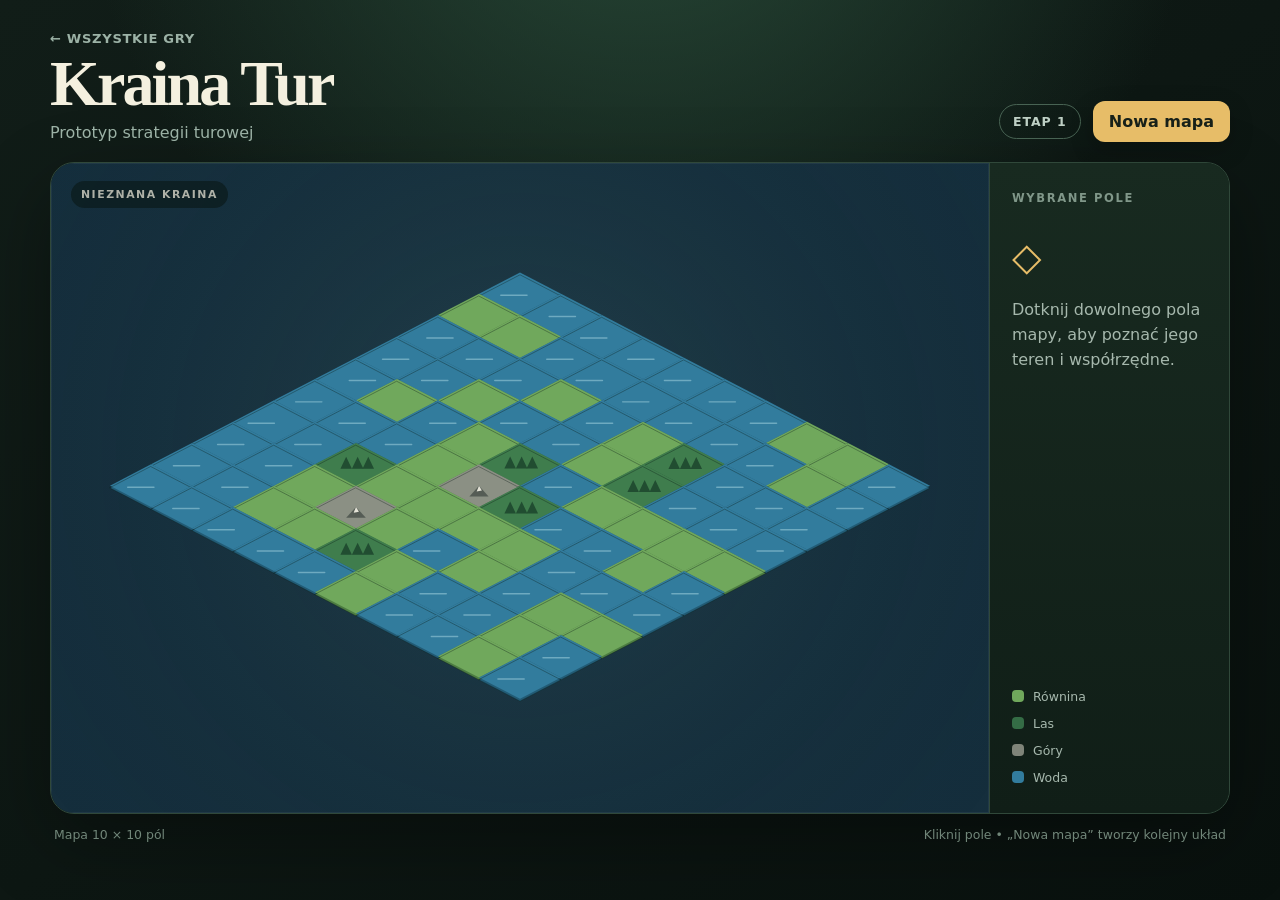
==== projekty/strategia-turowa/index.html @ df828f79 "Dodaj pierwszy etap strategii turowej" ====
<!doctype html>
<html lang="pl">
  <head>
    <meta charset="UTF-8" />
    <meta name="viewport" content="width=device-width, initial-scale=1" />
    <meta name="theme-color" content="#17261f" />
    <meta
      name="description"
      content="Prototyp rodzinnej strategii turowej — etap 1: mapa i wybieranie pól."
    />
    <title>Kraina Tur — prototyp strategii</title>
    <link rel="stylesheet" href="./style.css" />
  </head>
  <body>
    <main class="game-shell">
      <header class="topbar">
        <div>
          <a class="back-link" href="../../">← Wszystkie gry</a>
          <h1>Kraina Tur</h1>
          <p class="subtitle">Prototyp strategii turowej</p>
        </div>

        <div class="topbar-actions">
          <span class="stage-badge">Etap 1</span>
          <button id="new-map" type="button">Nowa mapa</button>
        </div>
      </header>

      <section class="play-area" aria-label="Plansza gry">
        <div class="map-frame">
          <canvas
            id="game-map"
            role="img"
            aria-label="Izometryczna mapa. Kliknij lub dotknij pola, aby je wybrać."
          ></canvas>
          <div class="map-label">NIEZNANA KRAINA</div>
        </div>

        <aside class="info-panel" aria-live="polite">
          <p class="eyebrow">Wybrane pole</p>
          <div id="selection-empty" class="empty-selection">
            <span class="selection-icon">◇</span>
            <p>Dotknij dowolnego pola mapy, aby poznać jego teren i współrzędne.</p>
          </div>

          <div id="selection-details" class="selection-details" hidden>
            <div id="terrain-swatch" class="terrain-swatch" aria-hidden="true"></div>
            <div>
              <strong id="terrain-name">Równina</strong>
              <span id="tile-coordinates">Pole 1, 1</span>
            </div>
          </div>

          <div class="legend" aria-label="Legenda mapy">
            <span><i class="legend-color plains"></i>Równina</span>
            <span><i class="legend-color forest"></i>Las</span>
            <span><i class="legend-color mountain"></i>Góry</span>
            <span><i class="legend-color water"></i>Woda</span>
          </div>
        </aside>
      </section>

      <footer class="game-footer">
        <span>Mapa 10 × 10 pól</span>
        <span class="footer-tip">Kliknij pole • „Nowa mapa” tworzy kolejny układ</span>
      </footer>
    </main>

    <script type="module" src="./src/game.js"></script>
  </body>
</html>
---- projekty/strategia-turowa/style.css ----
:root {
  color-scheme: dark;
  font-family:
    Inter, ui-rounded, "Segoe UI", system-ui, -apple-system, BlinkMacSystemFont,
    sans-serif;
  background: #0d1713;
  color: #f4f0df;
  font-synthesis: none;
}

* {
  box-sizing: border-box;
}

body {
  min-width: 320px;
  min-height: 100vh;
  margin: 0;
  background:
    radial-gradient(circle at 50% -20%, #294b39 0, transparent 45%),
    linear-gradient(145deg, #111d18 0%, #09110e 100%);
}

button,
a {
  -webkit-tap-highlight-color: transparent;
}

.game-shell {
  width: min(1180px, calc(100% - 32px));
  margin: 0 auto;
  padding: 28px 0 24px;
}

.topbar {
  display: flex;
  align-items: flex-end;
  justify-content: space-between;
  gap: 24px;
  margin-bottom: 20px;
}

.back-link {
  display: inline-block;
  margin-bottom: 8px;
  color: #9cb2a6;
  font-size: 0.82rem;
  font-weight: 700;
  letter-spacing: 0.05em;
  text-decoration: none;
  text-transform: uppercase;
}

.back-link:hover {
  color: #f4f0df;
}

h1 {
  margin: 0;
  font-family: Georgia, "Times New Roman", serif;
  font-size: clamp(2.25rem, 6vw, 4rem);
  font-weight: 700;
  letter-spacing: -0.045em;
  line-height: 0.95;
}

.subtitle {
  margin: 8px 0 0;
  color: #9cb2a6;
}

.topbar-actions {
  display: flex;
  align-items: center;
  gap: 12px;
}

.stage-badge {
  border: 1px solid #486353;
  border-radius: 999px;
  padding: 9px 13px;
  color: #bfd0c5;
  font-size: 0.78rem;
  font-weight: 800;
  letter-spacing: 0.08em;
  text-transform: uppercase;
}

button {
  border: 0;
  border-radius: 12px;
  padding: 11px 16px;
  background: #e7bd68;
  color: #172018;
  cursor: pointer;
  font: inherit;
  font-weight: 800;
  box-shadow: 0 8px 24px rgb(0 0 0 / 20%);
  transition:
    background 150ms ease,
    transform 150ms ease;
}

button:hover {
  background: #f3cf84;
  transform: translateY(-1px);
}

button:active {
  transform: translateY(1px);
}

button:focus-visible,
.back-link:focus-visible {
  outline: 3px solid #fff4c7;
  outline-offset: 3px;
}

.play-area {
  display: grid;
  grid-template-columns: minmax(0, 1fr) 240px;
  overflow: hidden;
  border: 1px solid #30483a;
  border-radius: 24px;
  background: #122119;
  box-shadow: 0 28px 80px rgb(0 0 0 / 32%);
}

.map-frame {
  position: relative;
  min-width: 0;
  min-height: 650px;
  overflow: hidden;
  background:
    linear-gradient(rgb(8 18 23 / 15%), rgb(8 18 23 / 15%)),
    #173343;
}

.map-frame::after {
  position: absolute;
  inset: 0;
  border: 1px solid rgb(255 255 255 / 5%);
  pointer-events: none;
  content: "";
}

#game-map {
  display: block;
  width: 100%;
  height: 100%;
  cursor: crosshair;
  touch-action: manipulation;
}

.map-label {
  position: absolute;
  top: 18px;
  left: 20px;
  border-radius: 999px;
  padding: 7px 10px;
  background: rgb(8 20 17 / 55%);
  color: rgb(244 240 223 / 70%);
  font-size: 0.68rem;
  font-weight: 800;
  letter-spacing: 0.14em;
  pointer-events: none;
}

.info-panel {
  display: flex;
  min-height: 100%;
  flex-direction: column;
  padding: 28px 22px;
  border-left: 1px solid #30483a;
  background: linear-gradient(180deg, #182a20 0%, #101e17 100%);
}

.eyebrow {
  margin: 0 0 22px;
  color: #809789;
  font-size: 0.72rem;
  font-weight: 800;
  letter-spacing: 0.14em;
  text-transform: uppercase;
}

.empty-selection {
  color: #a6b8ad;
  line-height: 1.55;
}

.empty-selection p {
  margin: 12px 0 0;
}

.selection-icon {
  color: #e7bd68;
  font-size: 2.4rem;
}

.selection-details {
  align-items: center;
  gap: 12px;
}

.selection-details:not([hidden]) {
  display: flex;
}

.selection-details strong,
.selection-details span {
  display: block;
}

.selection-details strong {
  font-family: Georgia, "Times New Roman", serif;
  font-size: 1.35rem;
}

.selection-details span {
  margin-top: 4px;
  color: #9cb2a6;
  font-size: 0.85rem;
}

.terrain-swatch {
  width: 50px;
  height: 50px;
  flex: 0 0 50px;
  border: 2px solid rgb(255 255 255 / 24%);
  border-radius: 14px;
  background: #6ba85d;
  box-shadow: inset 0 -8px 14px rgb(0 0 0 / 12%);
}

.legend {
  display: grid;
  gap: 12px;
  margin-top: auto;
  padding-top: 32px;
  color: #a6b8ad;
  font-size: 0.78rem;
}

.legend span {
  display: flex;
  align-items: center;
  gap: 9px;
}

.legend-color {
  width: 12px;
  height: 12px;
  border-radius: 4px;
}

.plains {
  background: #70a85c;
}

.forest {
  background: #346c45;
}

.mountain {
  background: #7f8479;
}

.water {
  background: #327c9d;
}

.game-footer {
  display: flex;
  justify-content: space-between;
  gap: 16px;
  padding: 13px 4px 0;
  color: #718679;
  font-size: 0.78rem;
}

@media (max-width: 760px) {
  .game-shell {
    width: min(100% - 20px, 640px);
    padding-top: 18px;
  }

  .topbar {
    align-items: center;
    margin-bottom: 14px;
  }

  .subtitle,
  .stage-badge {
    display: none;
  }

  .play-area {
    grid-template-columns: 1fr;
    border-radius: 18px;
  }

  .map-frame {
    min-height: min(68vh, 560px);
  }

  .info-panel {
    min-height: 150px;
    padding: 18px;
    border-top: 1px solid #30483a;
    border-left: 0;
  }

  .eyebrow {
    margin-bottom: 10px;
  }

  .empty-selection {
    display: flex;
    align-items: center;
    gap: 12px;
  }

  .empty-selection p {
    margin: 0;
  }

  .legend {
    grid-template-columns: repeat(4, auto);
    justify-content: space-between;
    gap: 8px;
    padding-top: 20px;
  }

  .legend span {
    gap: 5px;
  }

  .game-footer {
    justify-content: center;
  }

  .footer-tip {
    display: none;
  }
}

@media (max-width: 440px) {
  h1 {
    font-size: 2.25rem;
  }

  .back-link {
    margin-bottom: 5px;
    font-size: 0.68rem;
  }

  button {
    padding: 10px 12px;
    font-size: 0.84rem;
  }

  .map-frame {
    min-height: 430px;
  }

  .legend {
    grid-template-columns: repeat(2, 1fr);
  }
}

@media (prefers-reduced-motion: reduce) {
  button {
    transition: none;
  }
}
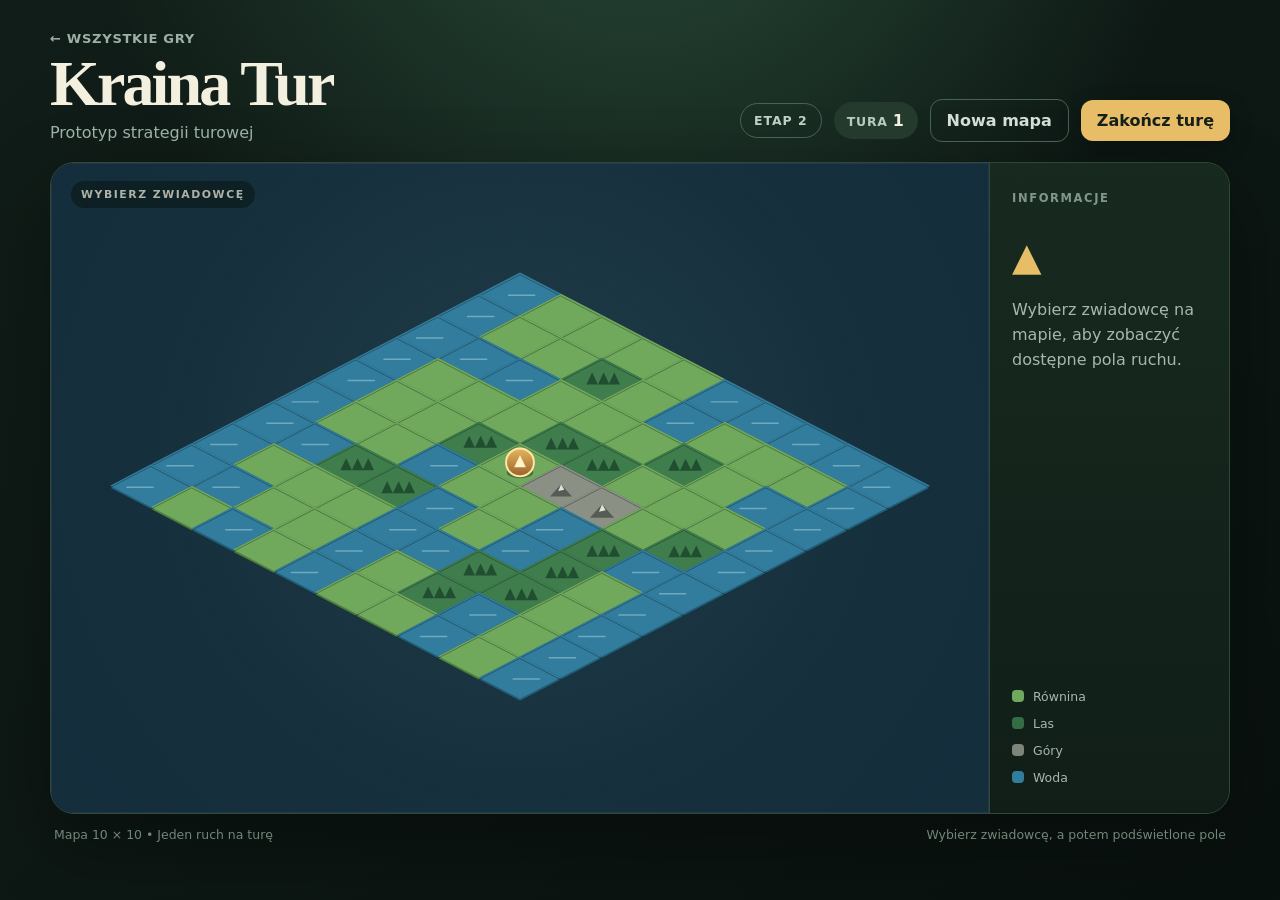
==== commit 009788c4: "Dodaj ruch jednostki i obsluge tur" ====
--- a/projekty/strategia-turowa/index.html
+++ b/projekty/strategia-turowa/index.html
@@ -6,7 +6,7 @@
     <meta name="theme-color" content="#17261f" />
     <meta
       name="description"
-      content="Prototyp rodzinnej strategii turowej — etap 1: mapa i wybieranie pól."
+      content="Prototyp rodzinnej strategii turowej — etap 2: zwiadowca, ruch i tury."
     />
     <title>Kraina Tur — prototyp strategii</title>
     <link rel="stylesheet" href="./style.css" />
@@ -21,8 +21,10 @@
         </div>
 
         <div class="topbar-actions">
-          <span class="stage-badge">Etap 1</span>
-          <button id="new-map" type="button">Nowa mapa</button>
+          <span class="stage-badge">Etap 2</span>
+          <span class="turn-badge">Tura <strong id="turn-number">1</strong></span>
+          <button id="new-map" class="secondary-button" type="button">Nowa mapa</button>
+          <button id="end-turn" type="button">Zakończ turę</button>
         </div>
       </header>
 
@@ -33,14 +35,25 @@
             role="img"
             aria-label="Izometryczna mapa. Kliknij lub dotknij pola, aby je wybrać."
           ></canvas>
-          <div class="map-label">NIEZNANA KRAINA</div>
+          <div id="map-instruction" class="map-label">WYBIERZ ZWIADOWCĘ</div>
         </div>
 
         <aside class="info-panel" aria-live="polite">
-          <p class="eyebrow">Wybrane pole</p>
+          <p class="eyebrow">Informacje</p>
           <div id="selection-empty" class="empty-selection">
-            <span class="selection-icon">◇</span>
-            <p>Dotknij dowolnego pola mapy, aby poznać jego teren i współrzędne.</p>
+            <span class="selection-icon">▲</span>
+            <p>Wybierz zwiadowcę na mapie, aby zobaczyć dostępne pola ruchu.</p>
+          </div>
+
+          <div id="unit-details" class="unit-details" hidden>
+            <div class="unit-card">
+              <div class="unit-portrait" aria-hidden="true">▲</div>
+              <div>
+                <strong>Zwiadowca</strong>
+                <span id="unit-position">Pole 1, 1</span>
+              </div>
+            </div>
+            <p id="unit-status" class="unit-status">Gotowy do ruchu</p>
           </div>
 
           <div id="selection-details" class="selection-details" hidden>
@@ -61,8 +74,8 @@
       </section>
 
       <footer class="game-footer">
-        <span>Mapa 10 × 10 pól</span>
-        <span class="footer-tip">Kliknij pole • „Nowa mapa” tworzy kolejny układ</span>
+        <span>Mapa 10 × 10 • Jeden ruch na turę</span>
+        <span class="footer-tip">Wybierz zwiadowcę, a potem podświetlone pole</span>
       </footer>
     </main>
 
--- a/projekty/strategia-turowa/style.css
+++ b/projekty/strategia-turowa/style.css
@@ -72,6 +72,8 @@
 .topbar-actions {
   display: flex;
   align-items: center;
+  flex-wrap: wrap;
+  justify-content: flex-end;
   gap: 12px;
 }
 
@@ -84,6 +86,22 @@
   font-weight: 800;
   letter-spacing: 0.08em;
   text-transform: uppercase;
+}
+
+.turn-badge {
+  border-radius: 999px;
+  padding: 9px 13px;
+  background: #243a2d;
+  color: #b8cbbf;
+  font-size: 0.78rem;
+  font-weight: 800;
+  letter-spacing: 0.06em;
+  text-transform: uppercase;
+}
+
+.turn-badge strong {
+  color: #f4f0df;
+  font-size: 1rem;
 }
 
 button {
@@ -110,6 +128,17 @@
   transform: translateY(1px);
 }
 
+.secondary-button {
+  border: 1px solid #486353;
+  background: transparent;
+  color: #d3ded7;
+  box-shadow: none;
+}
+
+.secondary-button:hover {
+  background: #243a2d;
+}
+
 button:focus-visible,
 .back-link:focus-visible {
   outline: 3px solid #fff4c7;
@@ -189,6 +218,10 @@
   line-height: 1.55;
 }
 
+.empty-selection[hidden] {
+  display: none;
+}
+
 .empty-selection p {
   margin: 12px 0 0;
 }
@@ -215,6 +248,67 @@
 .selection-details strong {
   font-family: Georgia, "Times New Roman", serif;
   font-size: 1.35rem;
+}
+
+.unit-details {
+  display: grid;
+  gap: 16px;
+}
+
+.unit-details[hidden] {
+  display: none;
+}
+
+.unit-card {
+  display: flex;
+  align-items: center;
+  gap: 12px;
+}
+
+.unit-card strong,
+.unit-card span {
+  display: block;
+}
+
+.unit-card strong {
+  font-family: Georgia, "Times New Roman", serif;
+  font-size: 1.35rem;
+}
+
+.unit-card span {
+  margin-top: 4px;
+  color: #9cb2a6;
+  font-size: 0.85rem;
+}
+
+.unit-portrait {
+  display: grid;
+  width: 50px;
+  height: 50px;
+  flex: 0 0 50px;
+  place-items: center;
+  border: 2px solid #f3d68d;
+  border-radius: 50%;
+  background: #b67e35;
+  color: #fff4c7;
+  box-shadow: inset 0 -8px 14px rgb(0 0 0 / 18%);
+}
+
+.unit-status {
+  margin: 0;
+  border: 1px solid #415b4b;
+  border-radius: 12px;
+  padding: 12px;
+  background: rgb(26 48 36 / 70%);
+  color: #bcd0c3;
+  font-size: 0.84rem;
+  line-height: 1.45;
+}
+
+.unit-status.moved {
+  border-color: #62543a;
+  background: rgb(66 52 30 / 55%);
+  color: #d8c59f;
 }
 
 .selection-details span {
@@ -287,12 +381,24 @@
 
   .topbar {
     align-items: center;
+    flex-wrap: wrap;
     margin-bottom: 14px;
   }
 
   .subtitle,
   .stage-badge {
     display: none;
+  }
+
+  .topbar-actions {
+    display: grid;
+    width: 100%;
+    grid-template-columns: auto 1fr 1.25fr;
+    gap: 8px;
+  }
+
+  .topbar-actions button {
+    padding-inline: 10px;
   }
 
   .play-area {
@@ -321,6 +427,11 @@
     gap: 12px;
   }
 
+  .unit-details {
+    grid-template-columns: 1fr;
+    align-items: center;
+  }
+
   .empty-selection p {
     margin: 0;
   }
@@ -360,6 +471,11 @@
     font-size: 0.84rem;
   }
 
+  .turn-badge {
+    padding: 8px 10px;
+    font-size: 0.68rem;
+  }
+
   .map-frame {
     min-height: 430px;
   }
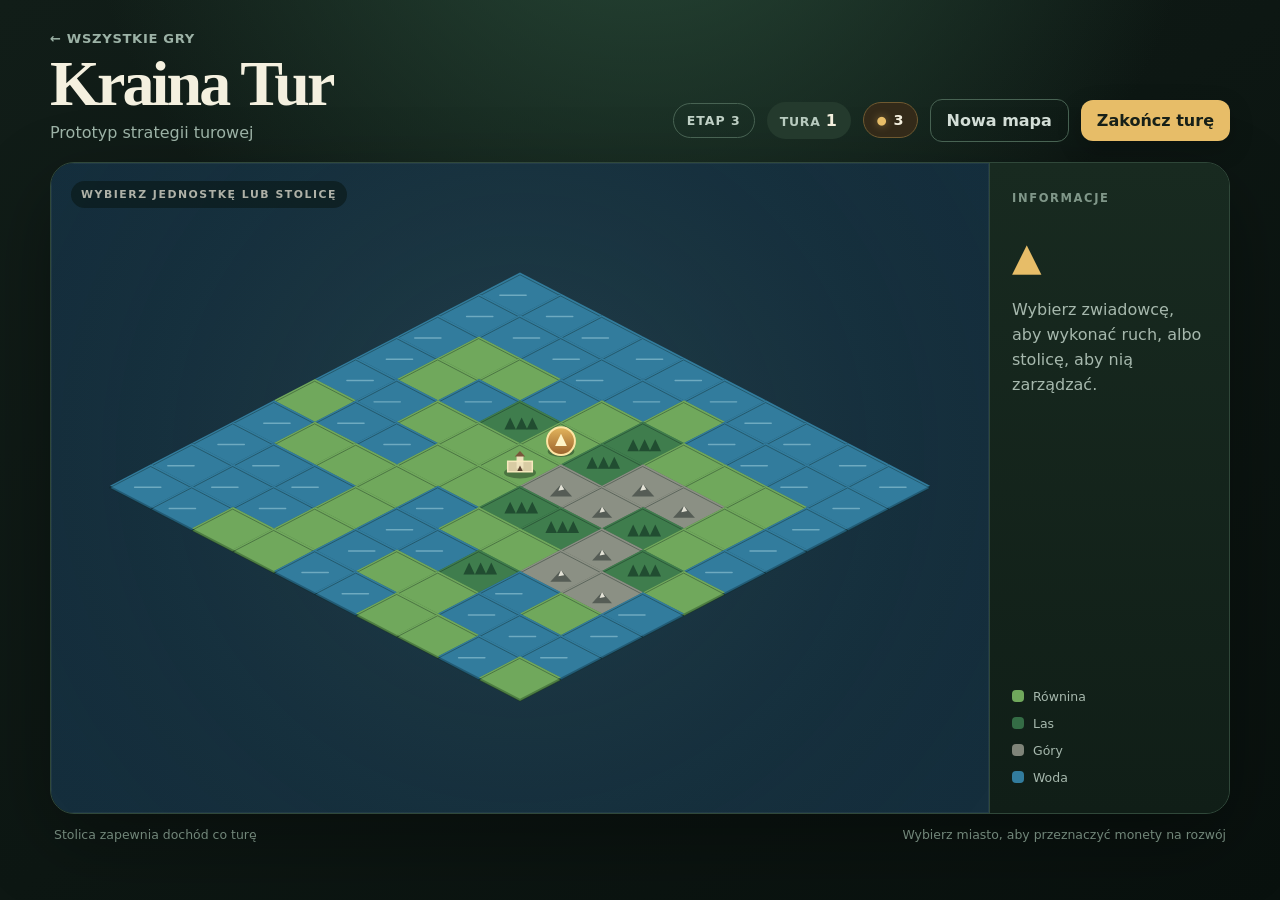
==== commit e5087067: "Dodaj stolice i gospodarke" ====
--- a/projekty/strategia-turowa/index.html
+++ b/projekty/strategia-turowa/index.html
@@ -6,7 +6,7 @@
     <meta name="theme-color" content="#17261f" />
     <meta
       name="description"
-      content="Prototyp rodzinnej strategii turowej — etap 2: zwiadowca, ruch i tury."
+      content="Prototyp rodzinnej strategii turowej — etap 3: stolica, monety i rozwój."
     />
     <title>Kraina Tur — prototyp strategii</title>
     <link rel="stylesheet" href="./style.css" />
@@ -21,8 +21,11 @@
         </div>
 
         <div class="topbar-actions">
-          <span class="stage-badge">Etap 2</span>
+          <span class="stage-badge">Etap 3</span>
           <span class="turn-badge">Tura <strong id="turn-number">1</strong></span>
+          <span class="coin-badge" aria-live="polite">
+            <i aria-hidden="true">●</i> <strong id="coin-count">3</strong>
+          </span>
           <button id="new-map" class="secondary-button" type="button">Nowa mapa</button>
           <button id="end-turn" type="button">Zakończ turę</button>
         </div>
@@ -35,14 +38,14 @@
             role="img"
             aria-label="Izometryczna mapa. Kliknij lub dotknij pola, aby je wybrać."
           ></canvas>
-          <div id="map-instruction" class="map-label">WYBIERZ ZWIADOWCĘ</div>
+          <div id="map-instruction" class="map-label">WYBIERZ JEDNOSTKĘ LUB STOLICĘ</div>
         </div>
 
         <aside class="info-panel" aria-live="polite">
           <p class="eyebrow">Informacje</p>
           <div id="selection-empty" class="empty-selection">
             <span class="selection-icon">▲</span>
-            <p>Wybierz zwiadowcę na mapie, aby zobaczyć dostępne pola ruchu.</p>
+            <p>Wybierz zwiadowcę, aby wykonać ruch, albo stolicę, aby nią zarządzać.</p>
           </div>
 
           <div id="unit-details" class="unit-details" hidden>
@@ -54,6 +57,20 @@
               </div>
             </div>
             <p id="unit-status" class="unit-status">Gotowy do ruchu</p>
+          </div>
+
+          <div id="city-details" class="city-details" hidden>
+            <div class="city-card">
+              <div class="city-portrait" aria-hidden="true">♜</div>
+              <div>
+                <strong id="city-name">Zielony Gród</strong>
+                <span id="city-level">Poziom 1</span>
+              </div>
+            </div>
+            <p id="city-income" class="city-income">Dochód: +2 monety na turę</p>
+            <button id="upgrade-city" class="city-upgrade-button" type="button">
+              Rozwiń miasto — 5 monet
+            </button>
           </div>
 
           <div id="selection-details" class="selection-details" hidden>
@@ -74,8 +91,8 @@
       </section>
 
       <footer class="game-footer">
-        <span>Mapa 10 × 10 • Jeden ruch na turę</span>
-        <span class="footer-tip">Wybierz zwiadowcę, a potem podświetlone pole</span>
+        <span>Stolica zapewnia dochód co turę</span>
+        <span class="footer-tip">Wybierz miasto, aby przeznaczyć monety na rozwój</span>
       </footer>
     </main>
 
--- a/projekty/strategia-turowa/style.css
+++ b/projekty/strategia-turowa/style.css
@@ -102,6 +102,26 @@
 .turn-badge strong {
   color: #f4f0df;
   font-size: 1rem;
+}
+
+.coin-badge {
+  display: inline-flex;
+  align-items: center;
+  gap: 7px;
+  border: 1px solid #6f5930;
+  border-radius: 999px;
+  padding: 9px 13px;
+  background: #332a19;
+  color: #f4f0df;
+  font-size: 0.9rem;
+  font-weight: 800;
+}
+
+.coin-badge i {
+  color: #e7bd68;
+  font-size: 0.72rem;
+  font-style: normal;
+  text-shadow: 0 0 8px rgb(231 189 104 / 45%);
 }
 
 button {
@@ -174,6 +194,8 @@
 }
 
 #game-map {
+  position: absolute;
+  inset: 0;
   display: block;
   width: 100%;
   height: 100%;
@@ -311,6 +333,76 @@
   color: #d8c59f;
 }
 
+.city-details {
+  display: grid;
+  gap: 16px;
+}
+
+.city-details[hidden] {
+  display: none;
+}
+
+.city-card {
+  display: flex;
+  align-items: center;
+  gap: 12px;
+}
+
+.city-card strong,
+.city-card span {
+  display: block;
+}
+
+.city-card strong {
+  font-family: Georgia, "Times New Roman", serif;
+  font-size: 1.25rem;
+}
+
+.city-card span {
+  margin-top: 4px;
+  color: #9cb2a6;
+  font-size: 0.85rem;
+}
+
+.city-portrait {
+  display: grid;
+  width: 50px;
+  height: 50px;
+  flex: 0 0 50px;
+  place-items: center;
+  border: 2px solid #d3c7a6;
+  border-radius: 14px;
+  background: #72664d;
+  color: #fff5d9;
+  font-size: 1.45rem;
+  box-shadow: inset 0 -8px 14px rgb(0 0 0 / 16%);
+}
+
+.city-income {
+  margin: 0;
+  border: 1px solid #415b4b;
+  border-radius: 12px;
+  padding: 11px 12px;
+  background: rgb(26 48 36 / 70%);
+  color: #bcd0c3;
+  font-size: 0.82rem;
+  line-height: 1.45;
+}
+
+.city-upgrade-button {
+  width: 100%;
+  padding-inline: 10px;
+  font-size: 0.8rem;
+}
+
+button:disabled {
+  background: #37433c;
+  color: #87948d;
+  cursor: not-allowed;
+  box-shadow: none;
+  transform: none;
+}
+
 .selection-details span {
   margin-top: 4px;
   color: #9cb2a6;
@@ -393,8 +485,13 @@
   .topbar-actions {
     display: grid;
     width: 100%;
-    grid-template-columns: auto 1fr 1.25fr;
+    grid-template-columns: 1fr 1fr;
     gap: 8px;
+  }
+
+  .turn-badge,
+  .coin-badge {
+    justify-content: center;
   }
 
   .topbar-actions button {
@@ -432,6 +529,10 @@
     align-items: center;
   }
 
+  .city-details {
+    grid-template-columns: 1fr;
+  }
+
   .empty-selection p {
     margin: 0;
   }
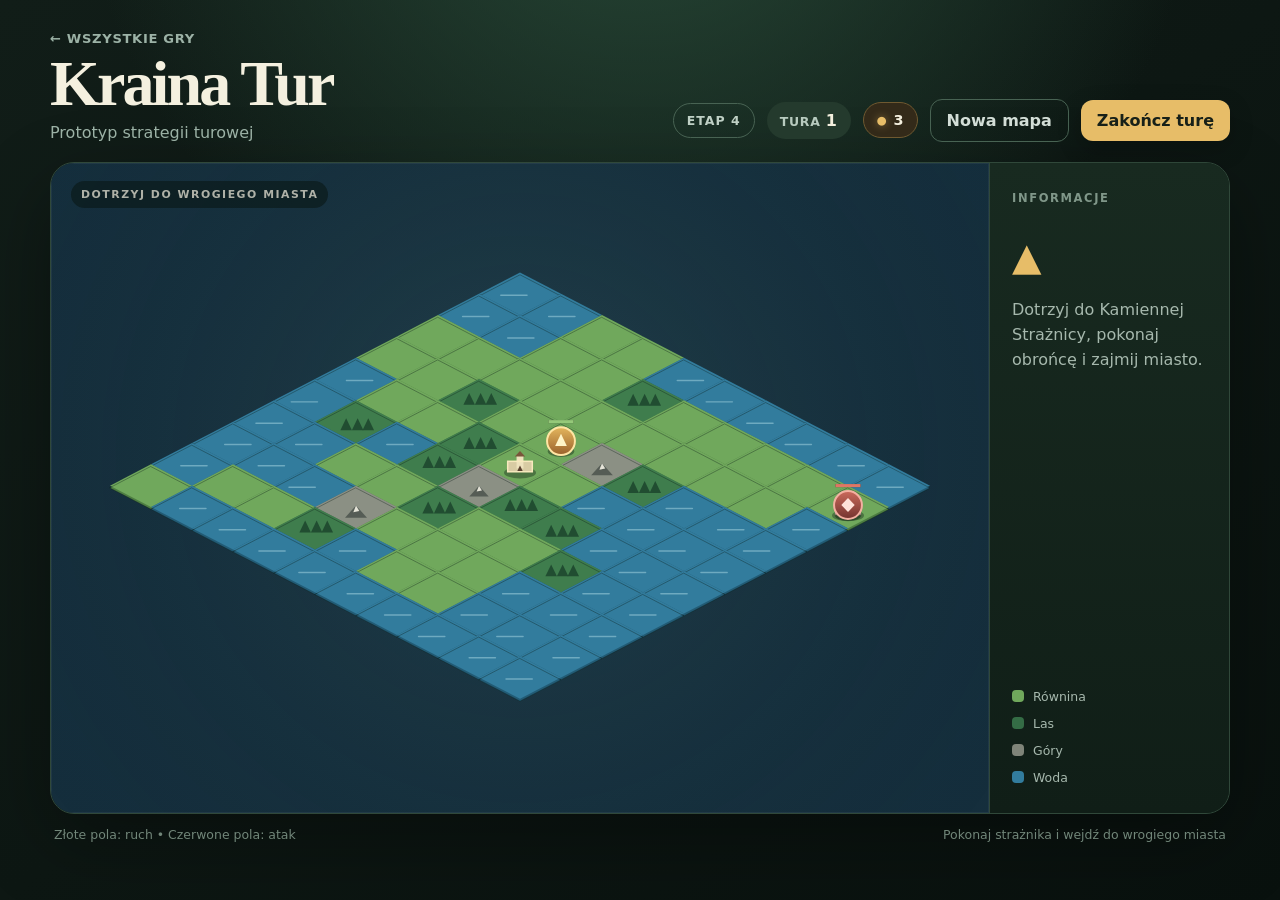
==== commit 5dba551b: "Dodaj walke i przejmowanie miasta" ====
--- a/projekty/strategia-turowa/index.html
+++ b/projekty/strategia-turowa/index.html
@@ -6,7 +6,7 @@
     <meta name="theme-color" content="#17261f" />
     <meta
       name="description"
-      content="Prototyp rodzinnej strategii turowej — etap 3: stolica, monety i rozwój."
+      content="Prototyp rodzinnej strategii turowej — etap 4: przeciwnik, walka i zdobywanie miasta."
     />
     <title>Kraina Tur — prototyp strategii</title>
     <link rel="stylesheet" href="./style.css" />
@@ -21,7 +21,7 @@
         </div>
 
         <div class="topbar-actions">
-          <span class="stage-badge">Etap 3</span>
+          <span class="stage-badge">Etap 4</span>
           <span class="turn-badge">Tura <strong id="turn-number">1</strong></span>
           <span class="coin-badge" aria-live="polite">
             <i aria-hidden="true">●</i> <strong id="coin-count">3</strong>
@@ -45,7 +45,7 @@
           <p class="eyebrow">Informacje</p>
           <div id="selection-empty" class="empty-selection">
             <span class="selection-icon">▲</span>
-            <p>Wybierz zwiadowcę, aby wykonać ruch, albo stolicę, aby nią zarządzać.</p>
+            <p>Dotrzyj do Kamiennej Strażnicy, pokonaj obrońcę i zajmij miasto.</p>
           </div>
 
           <div id="unit-details" class="unit-details" hidden>
@@ -54,6 +54,7 @@
               <div>
                 <strong>Zwiadowca</strong>
                 <span id="unit-position">Pole 1, 1</span>
+                <span id="unit-health">Życie 3/3</span>
               </div>
             </div>
             <p id="unit-status" class="unit-status">Gotowy do ruchu</p>
@@ -65,12 +66,32 @@
               <div>
                 <strong id="city-name">Zielony Gród</strong>
                 <span id="city-level">Poziom 1</span>
+                <span id="city-owner">Twoje miasto</span>
               </div>
             </div>
             <p id="city-income" class="city-income">Dochód: +2 monety na turę</p>
             <button id="upgrade-city" class="city-upgrade-button" type="button">
               Rozwiń miasto — 5 monet
             </button>
+          </div>
+
+          <div id="enemy-details" class="enemy-details" hidden>
+            <div class="enemy-card">
+              <div class="enemy-portrait" aria-hidden="true">◆</div>
+              <div>
+                <strong>Strażnik</strong>
+                <span id="enemy-position">Pole 1, 1</span>
+                <span id="enemy-health">Życie 3/3</span>
+              </div>
+            </div>
+            <p class="enemy-status">Podejdź na sąsiednie pole i zaatakuj. Strażnik odpowiada po zakończeniu tury.</p>
+          </div>
+
+          <div id="result-details" class="result-details" hidden>
+            <span id="result-icon" class="result-icon" aria-hidden="true">★</span>
+            <strong id="result-title">Zwycięstwo</strong>
+            <p id="result-message">Kamienna Strażnica należy do Ciebie.</p>
+            <button id="restart-game" type="button">Zagraj ponownie</button>
           </div>
 
           <div id="selection-details" class="selection-details" hidden>
@@ -91,8 +112,8 @@
       </section>
 
       <footer class="game-footer">
-        <span>Stolica zapewnia dochód co turę</span>
-        <span class="footer-tip">Wybierz miasto, aby przeznaczyć monety na rozwój</span>
+        <span>Złote pola: ruch • Czerwone pola: atak</span>
+        <span class="footer-tip">Pokonaj strażnika i wejdź do wrogiego miasta</span>
       </footer>
     </main>
 
--- a/projekty/strategia-turowa/style.css
+++ b/projekty/strategia-turowa/style.css
@@ -395,6 +395,94 @@
   font-size: 0.8rem;
 }
 
+.city-upgrade-button[hidden] {
+  display: none;
+}
+
+.enemy-details,
+.result-details {
+  display: grid;
+  gap: 16px;
+}
+
+.enemy-details[hidden],
+.result-details[hidden] {
+  display: none;
+}
+
+.enemy-card {
+  display: flex;
+  align-items: center;
+  gap: 12px;
+}
+
+.enemy-card strong,
+.enemy-card span {
+  display: block;
+}
+
+.enemy-card strong {
+  font-family: Georgia, "Times New Roman", serif;
+  font-size: 1.25rem;
+}
+
+.enemy-card span {
+  margin-top: 4px;
+  color: #c8a9a2;
+  font-size: 0.82rem;
+}
+
+.enemy-portrait {
+  display: grid;
+  width: 50px;
+  height: 50px;
+  flex: 0 0 50px;
+  place-items: center;
+  border: 2px solid #e3a090;
+  border-radius: 50%;
+  background: #843e36;
+  color: #ffe1d9;
+  font-size: 1.35rem;
+  box-shadow: inset 0 -8px 14px rgb(0 0 0 / 18%);
+}
+
+.enemy-status {
+  margin: 0;
+  border: 1px solid #704941;
+  border-radius: 12px;
+  padding: 12px;
+  background: rgb(77 38 32 / 45%);
+  color: #d8b9b1;
+  font-size: 0.82rem;
+  line-height: 1.45;
+}
+
+.result-details {
+  align-content: start;
+  text-align: center;
+}
+
+.result-icon {
+  color: #e7bd68;
+  font-size: 3rem;
+  line-height: 1;
+}
+
+.result-details strong {
+  font-family: Georgia, "Times New Roman", serif;
+  font-size: 1.6rem;
+}
+
+.result-details p {
+  margin: 0;
+  color: #b8c8be;
+  line-height: 1.5;
+}
+
+.result-details.defeat .result-icon {
+  color: #d67c6a;
+}
+
 button:disabled {
   background: #37433c;
   color: #87948d;
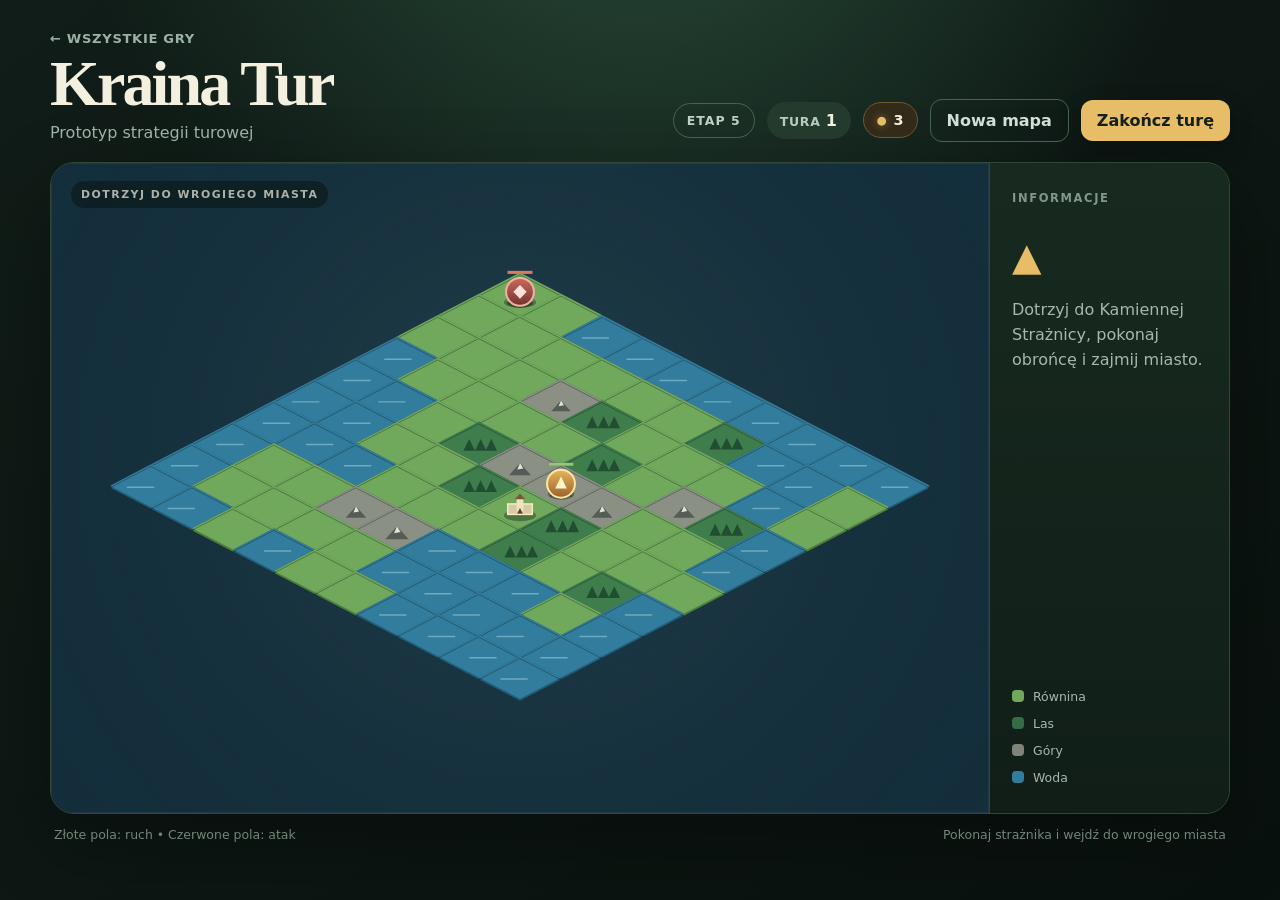
==== commit 6fa88cc5: "Dodaj ruch przeciwnika sterowany przez AI" ====
--- a/projekty/strategia-turowa/index.html
+++ b/projekty/strategia-turowa/index.html
@@ -6,7 +6,7 @@
     <meta name="theme-color" content="#17261f" />
     <meta
       name="description"
-      content="Prototyp rodzinnej strategii turowej — etap 4: przeciwnik, walka i zdobywanie miasta."
+      content="Prototyp rodzinnej strategii turowej — etap 5: przeciwnik sterowany przez AI."
     />
     <title>Kraina Tur — prototyp strategii</title>
     <link rel="stylesheet" href="./style.css" />
@@ -21,7 +21,7 @@
         </div>
 
         <div class="topbar-actions">
-          <span class="stage-badge">Etap 4</span>
+          <span class="stage-badge">Etap 5</span>
           <span class="turn-badge">Tura <strong id="turn-number">1</strong></span>
           <span class="coin-badge" aria-live="polite">
             <i aria-hidden="true">●</i> <strong id="coin-count">3</strong>
@@ -45,7 +45,7 @@
           <p class="eyebrow">Informacje</p>
           <div id="selection-empty" class="empty-selection">
             <span class="selection-icon">▲</span>
-            <p>Dotrzyj do Kamiennej Strażnicy, pokonaj obrońcę i zajmij miasto.</p>
+            <p id="objective-text">Dotrzyj do Kamiennej Strażnicy, pokonaj obrońcę i zajmij miasto.</p>
           </div>
 
           <div id="unit-details" class="unit-details" hidden>
@@ -84,7 +84,7 @@
                 <span id="enemy-health">Życie 3/3</span>
               </div>
             </div>
-            <p class="enemy-status">Podejdź na sąsiednie pole i zaatakuj. Strażnik odpowiada po zakończeniu tury.</p>
+            <p class="enemy-status">Strażnik ściga zwiadowcę i atakuje, gdy znajdzie się na sąsiednim polu.</p>
           </div>
 
           <div id="result-details" class="result-details" hidden>
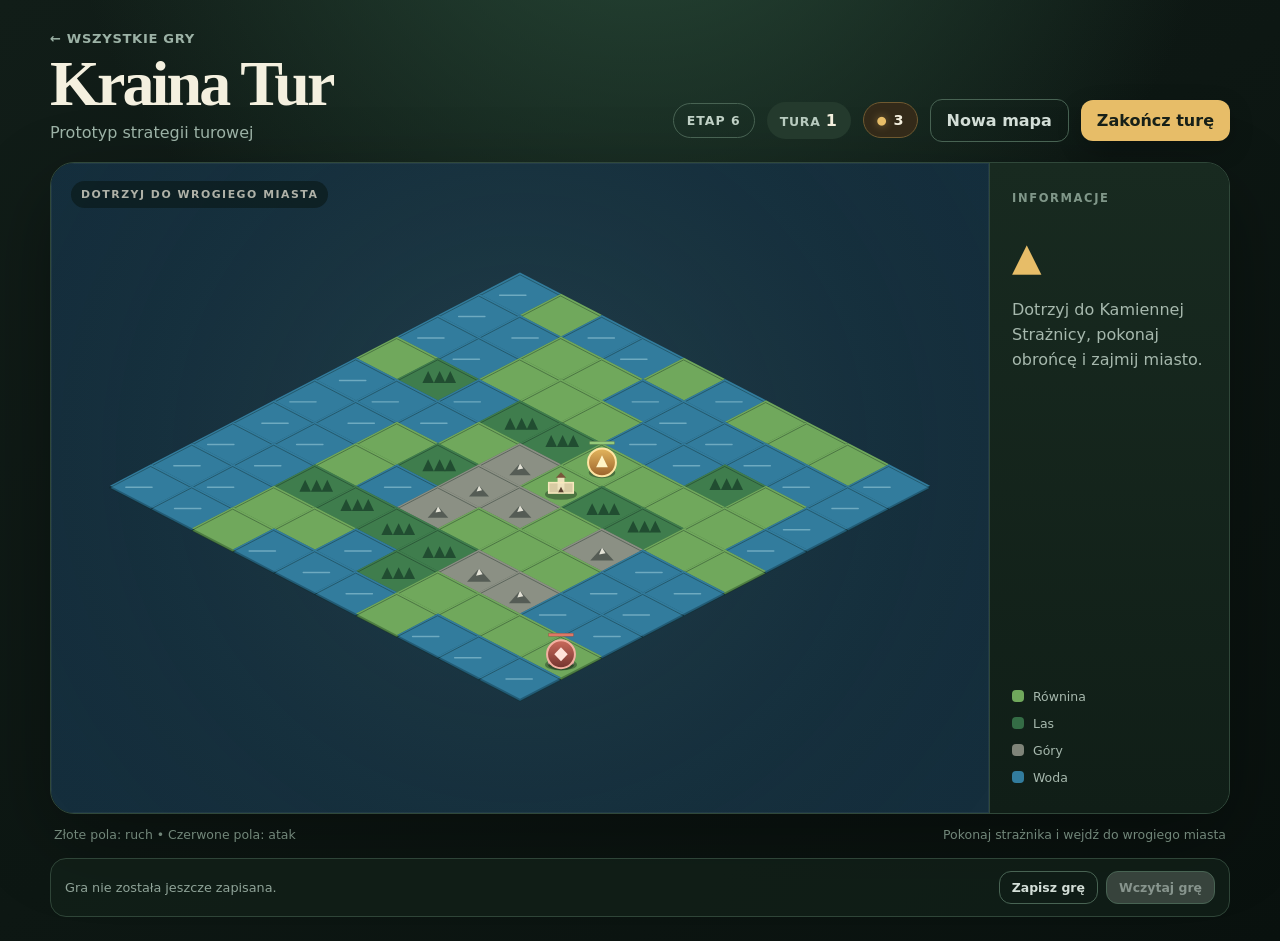
==== commit 1385d6d8: "Dodaj zapis i wczytywanie rozgrywki" ====
--- a/projekty/strategia-turowa/index.html
+++ b/projekty/strategia-turowa/index.html
@@ -6,7 +6,7 @@
     <meta name="theme-color" content="#17261f" />
     <meta
       name="description"
-      content="Prototyp rodzinnej strategii turowej — etap 5: przeciwnik sterowany przez AI."
+      content="Prototyp rodzinnej strategii turowej — etap 6: zapis i wczytywanie gry."
     />
     <title>Kraina Tur — prototyp strategii</title>
     <link rel="stylesheet" href="./style.css" />
@@ -21,7 +21,7 @@
         </div>
 
         <div class="topbar-actions">
-          <span class="stage-badge">Etap 5</span>
+          <span class="stage-badge">Etap 6</span>
           <span class="turn-badge">Tura <strong id="turn-number">1</strong></span>
           <span class="coin-badge" aria-live="polite">
             <i aria-hidden="true">●</i> <strong id="coin-count">3</strong>
@@ -115,6 +115,14 @@
         <span>Złote pola: ruch • Czerwone pola: atak</span>
         <span class="footer-tip">Pokonaj strażnika i wejdź do wrogiego miasta</span>
       </footer>
+
+      <section class="save-bar" aria-label="Zapis gry">
+        <p id="save-status" aria-live="polite">Gra nie została jeszcze zapisana.</p>
+        <div class="save-actions">
+          <button id="save-game" class="secondary-button" type="button">Zapisz grę</button>
+          <button id="load-game" class="secondary-button" type="button" disabled>Wczytaj grę</button>
+        </div>
+      </section>
     </main>
 
     <script type="module" src="./src/game.js"></script>
--- a/projekty/strategia-turowa/style.css
+++ b/projekty/strategia-turowa/style.css
@@ -553,6 +553,34 @@
   font-size: 0.78rem;
 }
 
+.save-bar {
+  display: flex;
+  align-items: center;
+  justify-content: space-between;
+  gap: 16px;
+  margin-top: 16px;
+  border: 1px solid #2f4538;
+  border-radius: 16px;
+  padding: 12px 14px;
+  background: rgb(18 33 25 / 75%);
+}
+
+.save-bar p {
+  margin: 0;
+  color: #8fa398;
+  font-size: 0.8rem;
+}
+
+.save-actions {
+  display: flex;
+  gap: 8px;
+}
+
+.save-actions button {
+  padding: 8px 12px;
+  font-size: 0.78rem;
+}
+
 @media (max-width: 760px) {
   .game-shell {
     width: min(100% - 20px, 640px);
@@ -640,6 +668,22 @@
     justify-content: center;
   }
 
+  .save-bar {
+    align-items: stretch;
+    flex-direction: column;
+    gap: 10px;
+    margin-top: 12px;
+  }
+
+  .save-bar p {
+    text-align: center;
+  }
+
+  .save-actions {
+    display: grid;
+    grid-template-columns: 1fr 1fr;
+  }
+
   .footer-tip {
     display: none;
   }
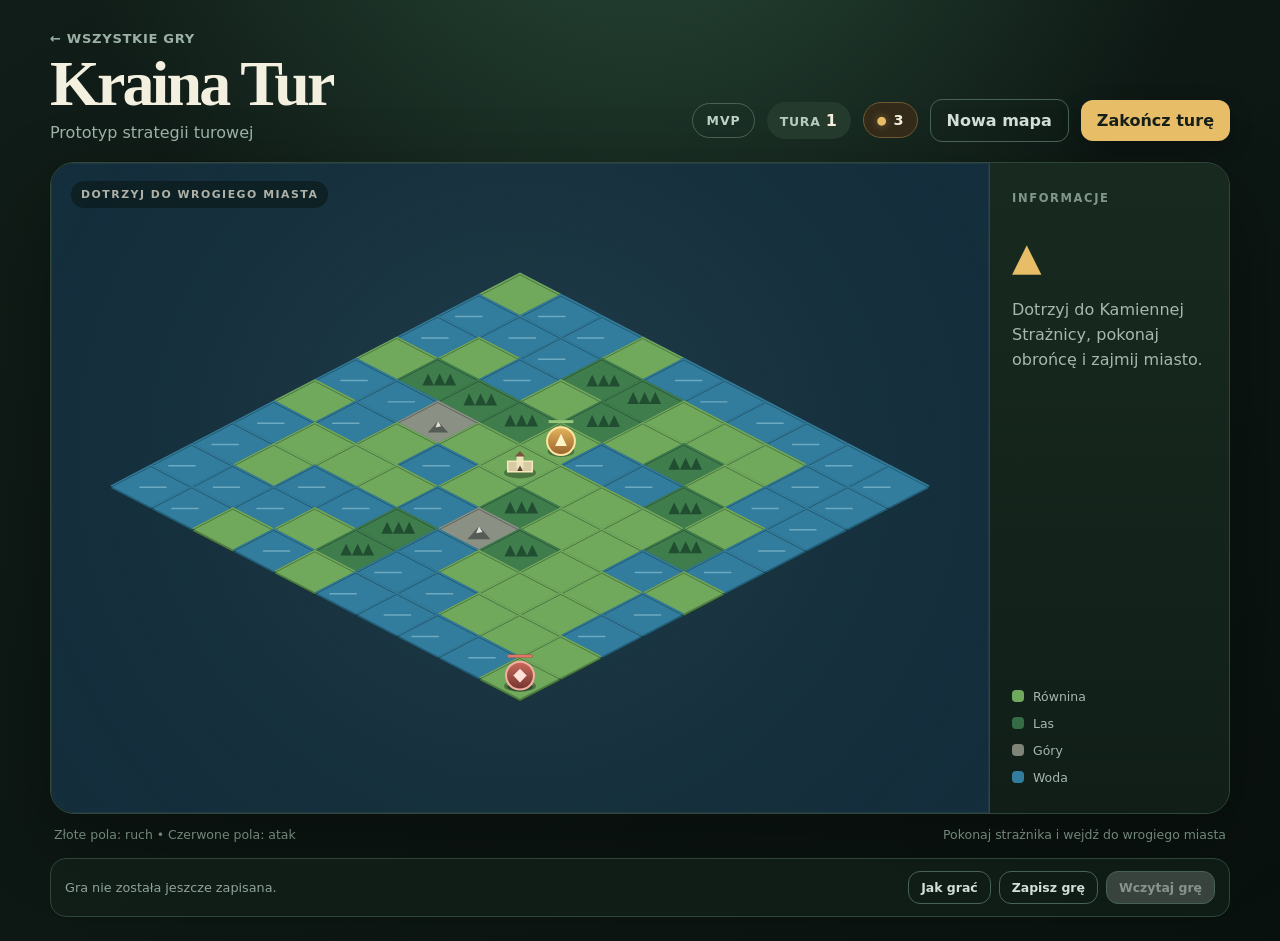
==== commit c30627c4: "Przygotuj kandydat wydaniowy MVP" ====
--- a/projekty/strategia-turowa/index.html
+++ b/projekty/strategia-turowa/index.html
@@ -6,7 +6,7 @@
     <meta name="theme-color" content="#17261f" />
     <meta
       name="description"
-      content="Prototyp rodzinnej strategii turowej — etap 6: zapis i wczytywanie gry."
+      content="Kraina Tur — grywalne MVP rodzinnej strategii turowej 2D."
     />
     <title>Kraina Tur — prototyp strategii</title>
     <link rel="stylesheet" href="./style.css" />
@@ -21,7 +21,7 @@
         </div>
 
         <div class="topbar-actions">
-          <span class="stage-badge">Etap 6</span>
+          <span class="stage-badge">MVP</span>
           <span class="turn-badge">Tura <strong id="turn-number">1</strong></span>
           <span class="coin-badge" aria-live="polite">
             <i aria-hidden="true">●</i> <strong id="coin-count">3</strong>
@@ -119,12 +119,44 @@
       <section class="save-bar" aria-label="Zapis gry">
         <p id="save-status" aria-live="polite">Gra nie została jeszcze zapisana.</p>
         <div class="save-actions">
+          <button id="help-game" class="secondary-button" type="button">Jak grać</button>
           <button id="save-game" class="secondary-button" type="button">Zapisz grę</button>
           <button id="load-game" class="secondary-button" type="button" disabled>Wczytaj grę</button>
         </div>
       </section>
     </main>
 
+    <dialog id="help-dialog" aria-labelledby="help-title">
+      <div class="help-dialog-content">
+        <header>
+          <div>
+            <p class="eyebrow">Zasady MVP</p>
+            <h2 id="help-title">Jak grać</h2>
+          </div>
+          <form method="dialog">
+            <button class="dialog-close" aria-label="Zamknij pomoc" type="submit">×</button>
+          </form>
+        </header>
+
+        <ol class="help-steps">
+          <li><strong>Rusz zwiadowcą</strong><span>Wybierz złote pole. Woda blokuje ruch.</span></li>
+          <li><strong>Rozwijaj stolicę</strong><span>Miasto daje monety co turę. Rozwój zwiększa dochód.</span></li>
+          <li><strong>Pokonaj strażnika</strong><span>Czerwone pole oznacza atak. Zwiadowca zadaje 2 obrażenia, strażnik 1.</span></li>
+          <li><strong>Zdobądź miasto</strong><span>Po walce wejdź do Kamiennej Strażnicy, aby wygrać.</span></li>
+        </ol>
+
+        <div class="help-notes">
+          <span>▲ Zwiadowca: 3 życia</span>
+          <span>◆ Strażnik: 3 życia</span>
+          <span>● Start: 3 monety</span>
+        </div>
+
+        <form method="dialog">
+          <button class="dialog-confirm" type="submit">Rozumiem — zaczynam</button>
+        </form>
+      </div>
+    </dialog>
+
     <script type="module" src="./src/game.js"></script>
   </body>
 </html>
--- a/projekty/strategia-turowa/style.css
+++ b/projekty/strategia-turowa/style.css
@@ -581,6 +581,133 @@
   font-size: 0.78rem;
 }
 
+dialog {
+  width: min(620px, calc(100% - 28px));
+  max-height: calc(100vh - 28px);
+  overflow: auto;
+  border: 1px solid #486353;
+  border-radius: 22px;
+  padding: 0;
+  background: #14251c;
+  color: #f4f0df;
+  box-shadow: 0 30px 100px rgb(0 0 0 / 55%);
+}
+
+dialog::backdrop {
+  background: rgb(4 11 8 / 78%);
+  backdrop-filter: blur(4px);
+}
+
+.help-dialog-content {
+  padding: 28px;
+}
+
+.help-dialog-content > header {
+  display: flex;
+  align-items: flex-start;
+  justify-content: space-between;
+  gap: 20px;
+}
+
+.help-dialog-content h2 {
+  margin: 0;
+  font-family: Georgia, "Times New Roman", serif;
+  font-size: 2.25rem;
+}
+
+.help-dialog-content .eyebrow {
+  margin-bottom: 7px;
+}
+
+.dialog-close {
+  width: 40px;
+  height: 40px;
+  padding: 0;
+  border: 1px solid #486353;
+  border-radius: 50%;
+  background: transparent;
+  color: #c7d3cc;
+  box-shadow: none;
+  font-size: 1.5rem;
+}
+
+.help-steps {
+  display: grid;
+  grid-template-columns: 1fr 1fr;
+  gap: 12px;
+  margin: 24px 0 18px;
+  padding: 0;
+  counter-reset: help-step;
+  list-style: none;
+}
+
+.help-steps li {
+  position: relative;
+  min-height: 116px;
+  border: 1px solid #344c3d;
+  border-radius: 15px;
+  padding: 17px 16px 15px 52px;
+  background: #192e23;
+  counter-increment: help-step;
+}
+
+.help-steps li::before {
+  position: absolute;
+  top: 15px;
+  left: 15px;
+  display: grid;
+  width: 27px;
+  height: 27px;
+  place-items: center;
+  border-radius: 50%;
+  background: #e7bd68;
+  color: #172018;
+  content: counter(help-step);
+  font-size: 0.78rem;
+  font-weight: 900;
+}
+
+.help-steps strong,
+.help-steps span {
+  display: block;
+}
+
+.help-steps strong {
+  margin-bottom: 7px;
+  font-family: Georgia, "Times New Roman", serif;
+  font-size: 1.05rem;
+}
+
+.help-steps span {
+  color: #a8bbb0;
+  font-size: 0.82rem;
+  line-height: 1.45;
+}
+
+.help-notes {
+  display: flex;
+  flex-wrap: wrap;
+  gap: 8px;
+  margin-bottom: 20px;
+}
+
+.help-notes span {
+  border-radius: 999px;
+  padding: 7px 10px;
+  background: #263c2f;
+  color: #b8c9bf;
+  font-size: 0.75rem;
+}
+
+.help-dialog-content > form:last-child {
+  display: flex;
+  justify-content: flex-end;
+}
+
+.dialog-confirm {
+  min-width: 210px;
+}
+
 @media (max-width: 760px) {
   .game-shell {
     width: min(100% - 20px, 640px);
@@ -681,7 +808,28 @@
 
   .save-actions {
     display: grid;
-    grid-template-columns: 1fr 1fr;
+    grid-template-columns: repeat(3, 1fr);
+  }
+
+  .save-actions button {
+    padding-inline: 7px;
+    font-size: 0.72rem;
+  }
+
+  .help-dialog-content {
+    padding: 22px 18px;
+  }
+
+  .help-steps {
+    grid-template-columns: 1fr;
+  }
+
+  .help-steps li {
+    min-height: 0;
+  }
+
+  .dialog-confirm {
+    width: 100%;
   }
 
   .footer-tip {
